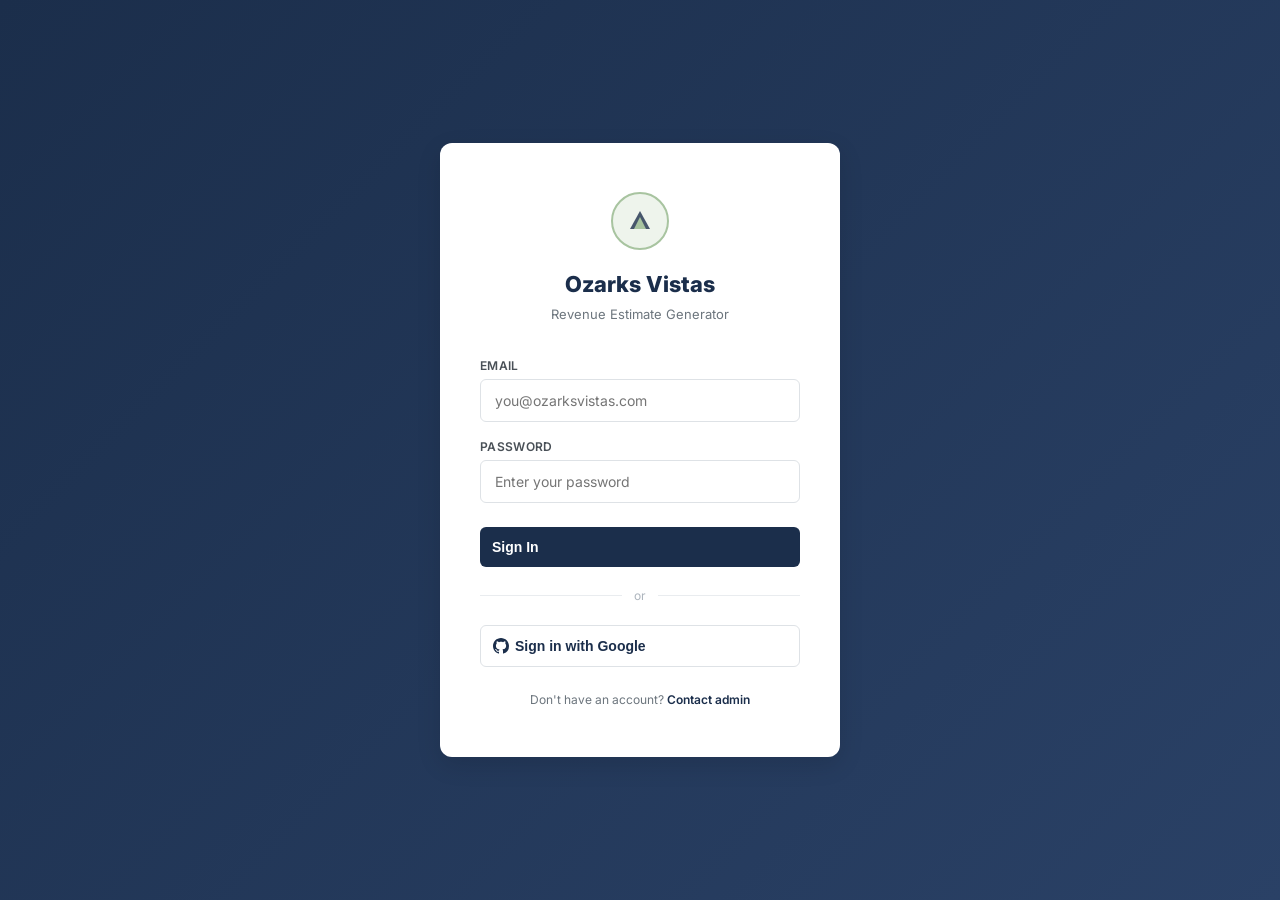
==== 01-login.html @ f5959ed8 "Initial mockups: login, dashboard, estimates list, report view, add/edit form, settings" ====
<!DOCTYPE html>
<html lang="en">
<head>
  <meta charset="UTF-8">
  <meta name="viewport" content="width=device-width, initial-scale=1.0">
  <title>Login — Revenue Estimator</title>
  <link rel="stylesheet" href="shared.css">
  <style>
    body {
      background: linear-gradient(135deg, var(--navy) 0%, var(--navy-light) 100%);
      min-height: 100vh;
      display: flex;
      align-items: center;
      justify-content: center;
    }
    .login-card {
      background: var(--white);
      border-radius: 12px;
      padding: 48px 40px;
      width: 100%;
      max-width: 400px;
      box-shadow: var(--shadow-lg);
      text-align: center;
    }
    .login-logo {
      width: 180px;
      margin-bottom: 8px;
    }
    .login-brand {
      font-size: 22px;
      font-weight: 800;
      color: var(--navy);
      margin-bottom: 4px;
    }
    .login-tagline {
      font-size: 13px;
      color: var(--gray-500);
      margin-bottom: 32px;
    }
    .login-card .form-group { text-align: left; }
    .login-card .form-input { padding: 12px 14px; }
    .login-divider {
      display: flex;
      align-items: center;
      gap: 12px;
      margin: 20px 0;
      color: var(--gray-400);
      font-size: 12px;
    }
    .login-divider::before,
    .login-divider::after {
      content: '';
      flex: 1;
      height: 1px;
      background: var(--gray-200);
    }
    .login-btn {
      width: 100%;
      padding: 12px;
      font-size: 14px;
      margin-top: 8px;
    }
    .login-footer {
      margin-top: 24px;
      font-size: 12px;
      color: var(--gray-500);
    }
    .login-footer a { color: var(--navy); font-weight: 600; text-decoration: none; }
  </style>
</head>
<body>
  <div class="login-card">
    <!-- Logo placeholder -->
    <div style="margin-bottom: 12px;">
      <svg width="60" height="60" viewBox="0 0 60 60" fill="none">
        <circle cx="30" cy="30" r="28" fill="#eef4ec" stroke="#A8C4A0" stroke-width="2"/>
        <path d="M20 38 L30 20 L40 38 Z" fill="#1B2E4B" opacity="0.8"/>
        <path d="M24 38 L30 26 L36 38 Z" fill="#A8C4A0"/>
      </svg>
    </div>
    <div class="login-brand">Ozarks Vistas</div>
    <div class="login-tagline">Revenue Estimate Generator</div>

    <form>
      <div class="form-group">
        <label class="form-label">Email</label>
        <input type="email" class="form-input" placeholder="you@ozarksvistas.com">
      </div>
      <div class="form-group">
        <label class="form-label">Password</label>
        <input type="password" class="form-input" placeholder="Enter your password">
      </div>
      <button type="submit" class="btn btn-primary login-btn">Sign In</button>
    </form>

    <div class="login-divider">or</div>

    <button class="btn btn-secondary login-btn" style="margin-top: 0;">
      <svg width="16" height="16" viewBox="0 0 16 16" fill="currentColor"><path d="M8 0C3.58 0 0 3.58 0 8c0 3.54 2.29 6.53 5.47 7.59.4.07.55-.17.55-.38 0-.19-.01-.82-.01-1.49-2.01.37-2.53-.49-2.69-.94-.09-.23-.48-.94-.82-1.13-.28-.15-.68-.52-.01-.53.63-.01 1.08.58 1.23.82.72 1.21 1.87.87 2.33.66.07-.52.28-.87.51-1.07-1.78-.2-3.64-.89-3.64-3.95 0-.87.31-1.59.82-2.15-.08-.2-.36-1.02.08-2.12 0 0 .67-.21 2.2.82.64-.18 1.32-.27 2-.27.68 0 1.36.09 2 .27 1.53-1.04 2.2-.82 2.2-.82.44 1.1.16 1.92.08 2.12.51.56.82 1.27.82 2.15 0 3.07-1.87 3.75-3.65 3.95.29.25.54.73.54 1.48 0 1.07-.01 1.93-.01 2.2 0 .21.15.46.55.38A8.013 8.013 0 0016 8c0-4.42-3.58-8-8-8z"/></svg>
      Sign in with Google
    </button>

    <div class="login-footer">
      Don't have an account? <a href="#">Contact admin</a>
    </div>
  </div>
</body>
</html>
---- shared.css ----
@import url('https://fonts.googleapis.com/css2?family=Inter:wght@300;400;500;600;700;800&display=swap');

:root {
  --navy: #1B2E4B;
  --navy-light: #2a4166;
  --sage: #A8C4A0;
  --sage-light: #d4e4d0;
  --sage-pale: #eef4ec;
  --white: #ffffff;
  --gray-50: #f8f9fa;
  --gray-100: #f1f3f5;
  --gray-200: #e9ecef;
  --gray-300: #dee2e6;
  --gray-400: #adb5bd;
  --gray-500: #6c757d;
  --gray-700: #495057;
  --gray-900: #212529;
  --red: #c0392b;
  --red-light: #fdecea;
  --green: #1a7a3a;
  --green-light: #e8f5e9;
  --blue: #2e6bba;
  --radius: 8px;
  --shadow-sm: 0 1px 3px rgba(0,0,0,0.08);
  --shadow-md: 0 4px 12px rgba(0,0,0,0.1);
  --shadow-lg: 0 8px 24px rgba(0,0,0,0.12);
}

* { margin: 0; padding: 0; box-sizing: border-box; }

body {
  font-family: 'Inter', -apple-system, sans-serif;
  font-size: 14px;
  line-height: 1.5;
  color: var(--gray-900);
  background: var(--gray-50);
}

/* Top Nav */
.topnav {
  background: linear-gradient(135deg, var(--navy), var(--navy-light));
  padding: 0 24px;
  height: 56px;
  display: flex;
  align-items: center;
  justify-content: space-between;
  position: sticky;
  top: 0;
  z-index: 100;
  box-shadow: var(--shadow-md);
}
.topnav-left { display: flex; align-items: center; gap: 16px; }
.topnav-logo {
  font-size: 18px;
  font-weight: 700;
  color: var(--white);
  text-decoration: none;
}
.topnav-logo span { color: rgba(255,255,255,0.6); font-weight: 400; }
.topnav-market {
  background: rgba(255,255,255,0.1);
  border: 1px solid rgba(255,255,255,0.2);
  color: var(--white);
  padding: 6px 12px;
  border-radius: 6px;
  font-size: 13px;
  cursor: pointer;
}
.topnav-right { display: flex; align-items: center; gap: 12px; }
.topnav-icon {
  width: 32px;
  height: 32px;
  border-radius: 50%;
  background: rgba(255,255,255,0.1);
  display: flex;
  align-items: center;
  justify-content: center;
  color: var(--white);
  cursor: pointer;
  font-size: 14px;
  text-decoration: none;
}
.topnav-icon:hover { background: rgba(255,255,255,0.2); }
.topnav-avatar {
  width: 32px;
  height: 32px;
  border-radius: 50%;
  background: var(--sage);
  color: var(--navy);
  display: flex;
  align-items: center;
  justify-content: center;
  font-size: 12px;
  font-weight: 600;
}

/* Page Layout */
.page { padding: 32px; max-width: 1200px; margin: 0 auto; }
.page-header {
  display: flex;
  align-items: center;
  justify-content: space-between;
  margin-bottom: 24px;
}
.page-title { font-size: 24px; font-weight: 700; color: var(--navy); }
.page-subtitle { font-size: 14px; color: var(--gray-500); margin-top: 4px; }

/* Buttons */
.btn {
  display: inline-flex;
  align-items: center;
  gap: 6px;
  padding: 10px 18px;
  border-radius: 6px;
  font-size: 13px;
  font-weight: 600;
  cursor: pointer;
  border: none;
  text-decoration: none;
  transition: all 0.15s;
}
.btn-primary {
  background: var(--navy);
  color: var(--white);
}
.btn-primary:hover { background: var(--navy-light); }
.btn-secondary {
  background: var(--white);
  color: var(--navy);
  border: 1px solid var(--gray-300);
}
.btn-secondary:hover { background: var(--gray-50); }
.btn-sage {
  background: var(--sage);
  color: var(--navy);
}
.btn-sage:hover { background: var(--sage-light); }
.btn-sm { padding: 6px 12px; font-size: 12px; }
.btn-icon { padding: 8px; width: 32px; height: 32px; justify-content: center; }

/* Cards */
.card {
  background: var(--white);
  border: 1px solid var(--gray-200);
  border-radius: var(--radius);
  box-shadow: var(--shadow-sm);
}
.card-header {
  padding: 16px 20px;
  border-bottom: 1px solid var(--gray-200);
  display: flex;
  align-items: center;
  justify-content: space-between;
}
.card-body { padding: 20px; }

/* Tables */
.data-table {
  width: 100%;
  border-collapse: collapse;
  font-size: 13px;
}
.data-table thead th {
  background: var(--navy);
  color: var(--white);
  padding: 10px 12px;
  text-align: left;
  font-weight: 600;
  font-size: 11px;
  text-transform: uppercase;
  letter-spacing: 0.3px;
}
.data-table thead th:first-child { border-radius: var(--radius) 0 0 0; }
.data-table thead th:last-child { border-radius: 0 var(--radius) 0 0; }
.data-table tbody td {
  padding: 10px 12px;
  border-bottom: 1px solid var(--gray-100);
}
.data-table tbody tr:nth-child(even) { background: var(--gray-50); }
.data-table tbody tr:hover { background: var(--sage-pale); }

/* Forms */
.form-group { margin-bottom: 16px; }
.form-label {
  display: block;
  font-size: 12px;
  font-weight: 600;
  color: var(--gray-700);
  margin-bottom: 4px;
  text-transform: uppercase;
  letter-spacing: 0.3px;
}
.form-input {
  width: 100%;
  padding: 10px 12px;
  border: 1px solid var(--gray-300);
  border-radius: 6px;
  font-size: 14px;
  font-family: inherit;
  transition: border-color 0.15s;
}
.form-input:focus {
  outline: none;
  border-color: var(--navy);
  box-shadow: 0 0 0 3px rgba(27,46,75,0.1);
}
.form-row { display: grid; grid-template-columns: 1fr 1fr; gap: 16px; }
.form-row-3 { display: grid; grid-template-columns: 1fr 1fr 1fr; gap: 16px; }

/* Section */
.section {
  background: var(--white);
  border: 1px solid var(--gray-200);
  border-radius: var(--radius);
  margin-bottom: 20px;
  box-shadow: var(--shadow-sm);
}
.section-header {
  padding: 14px 20px;
  border-bottom: 1px solid var(--gray-200);
  display: flex;
  align-items: center;
  justify-content: space-between;
  cursor: pointer;
}
.section-title {
  font-size: 14px;
  font-weight: 700;
  color: var(--navy);
}
.section-badge {
  background: var(--sage-pale);
  color: var(--navy);
  padding: 3px 10px;
  border-radius: 12px;
  font-size: 11px;
  font-weight: 600;
}
.section-body { padding: 20px; }

/* Chips / Toggles */
.chip-group { display: flex; flex-wrap: wrap; gap: 8px; }
.chip {
  padding: 6px 14px;
  border-radius: 20px;
  font-size: 12px;
  font-weight: 500;
  cursor: pointer;
  border: 1px solid var(--gray-300);
  background: var(--white);
  color: var(--gray-700);
  transition: all 0.15s;
}
.chip.active {
  background: var(--navy);
  color: var(--white);
  border-color: var(--navy);
}
.chip:hover:not(.active) { background: var(--gray-100); }

/* Toggle */
.toggle-wrap { display: flex; align-items: center; gap: 10px; }
.toggle {
  width: 40px;
  height: 22px;
  background: var(--gray-300);
  border-radius: 11px;
  position: relative;
  cursor: pointer;
  transition: background 0.2s;
}
.toggle.active { background: var(--sage); }
.toggle::after {
  content: '';
  width: 18px;
  height: 18px;
  background: white;
  border-radius: 50%;
  position: absolute;
  top: 2px;
  left: 2px;
  transition: transform 0.2s;
  box-shadow: var(--shadow-sm);
}
.toggle.active::after { transform: translateX(18px); }
.toggle-label { font-size: 13px; color: var(--gray-700); }

/* Slider */
.slider-wrap { display: flex; align-items: center; gap: 12px; }
.slider {
  flex: 1;
  -webkit-appearance: none;
  height: 4px;
  background: var(--gray-200);
  border-radius: 2px;
  outline: none;
}
.slider::-webkit-slider-thumb {
  -webkit-appearance: none;
  width: 16px;
  height: 16px;
  background: var(--navy);
  border-radius: 50%;
  cursor: pointer;
}
.slider-value {
  font-size: 13px;
  font-weight: 600;
  color: var(--navy);
  min-width: 60px;
}

/* Stepper */
.stepper {
  display: inline-flex;
  align-items: center;
  border: 1px solid var(--gray-300);
  border-radius: 6px;
  overflow: hidden;
}
.stepper button {
  width: 32px;
  height: 32px;
  border: none;
  background: var(--gray-100);
  cursor: pointer;
  font-size: 16px;
  color: var(--navy);
}
.stepper button:hover { background: var(--gray-200); }
.stepper span {
  padding: 0 14px;
  font-weight: 600;
  font-size: 14px;
  min-width: 36px;
  text-align: center;
}

/* Badge */
.badge {
  display: inline-flex;
  align-items: center;
  gap: 4px;
  padding: 4px 10px;
  border-radius: 12px;
  font-size: 11px;
  font-weight: 600;
}
.badge-navy { background: var(--navy); color: var(--white); }
.badge-sage { background: var(--sage-pale); color: var(--navy); }
.badge-green { background: var(--green-light); color: var(--green); }

/* Status dots */
.status-dot {
  width: 8px;
  height: 8px;
  border-radius: 50%;
  display: inline-block;
}
.status-dot-green { background: var(--green); }
.status-dot-gray { background: var(--gray-400); }

/* Market cards grid */
.market-grid {
  display: grid;
  grid-template-columns: repeat(auto-fill, minmax(260px, 1fr));
  gap: 20px;
}
.market-card {
  background: var(--white);
  border: 1px solid var(--gray-200);
  border-radius: var(--radius);
  padding: 24px;
  cursor: pointer;
  transition: all 0.2s;
  position: relative;
  overflow: hidden;
  box-shadow: var(--shadow-sm);
}
.market-card::before {
  content: '';
  position: absolute;
  top: 0;
  left: 0;
  right: 0;
  height: 3px;
  background: linear-gradient(90deg, var(--navy), var(--sage));
}
.market-card:hover {
  box-shadow: var(--shadow-md);
  transform: translateY(-2px);
}
.market-card-name {
  font-size: 16px;
  font-weight: 700;
  color: var(--navy);
  margin-bottom: 12px;
}
.market-card-stat {
  display: flex;
  justify-content: space-between;
  font-size: 12px;
  color: var(--gray-500);
  margin-bottom: 6px;
}
.market-card-stat strong { color: var(--gray-900); }

/* Utility */
.text-navy { color: var(--navy); }
.text-sage { color: var(--sage); }
.text-gray { color: var(--gray-500); }
.text-green { color: var(--green); }
.text-red { color: var(--red); }
.font-bold { font-weight: 700; }
.mt-2 { margin-top: 8px; }
.mt-4 { margin-top: 16px; }
.mb-2 { margin-bottom: 8px; }
.mb-4 { margin-bottom: 16px; }
.gap-2 { gap: 8px; }
.flex { display: flex; }
.items-center { align-items: center; }
.justify-between { justify-content: space-between; }
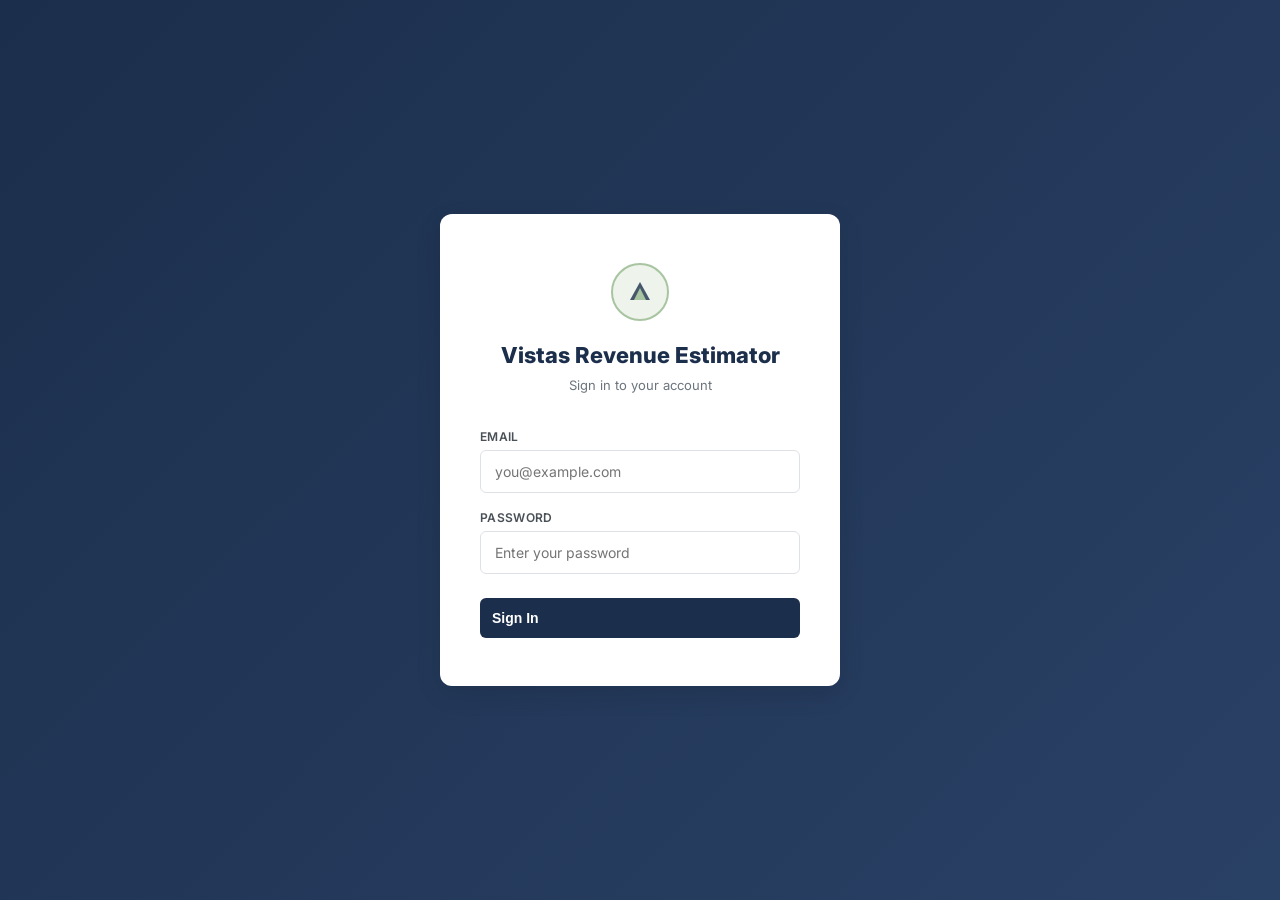
==== commit 541b1bf9: "Rewrite all mockup pages per design feedback - Rebrand to Vistas Revenue Estimator throughout - Alph" ====
--- a/01-login.html
+++ b/01-login.html
@@ -3,7 +3,7 @@
 <head>
   <meta charset="UTF-8">
   <meta name="viewport" content="width=device-width, initial-scale=1.0">
-  <title>Login — Revenue Estimator</title>
+  <title>Login — Vistas Revenue Estimator</title>
   <link rel="stylesheet" href="shared.css">
   <style>
     body {
@@ -22,10 +22,6 @@
       box-shadow: var(--shadow-lg);
       text-align: center;
     }
-    .login-logo {
-      width: 180px;
-      margin-bottom: 8px;
-    }
     .login-brand {
       font-size: 22px;
       font-weight: 800;
@@ -39,38 +35,16 @@
     }
     .login-card .form-group { text-align: left; }
     .login-card .form-input { padding: 12px 14px; }
-    .login-divider {
-      display: flex;
-      align-items: center;
-      gap: 12px;
-      margin: 20px 0;
-      color: var(--gray-400);
-      font-size: 12px;
-    }
-    .login-divider::before,
-    .login-divider::after {
-      content: '';
-      flex: 1;
-      height: 1px;
-      background: var(--gray-200);
-    }
     .login-btn {
       width: 100%;
       padding: 12px;
       font-size: 14px;
       margin-top: 8px;
     }
-    .login-footer {
-      margin-top: 24px;
-      font-size: 12px;
-      color: var(--gray-500);
-    }
-    .login-footer a { color: var(--navy); font-weight: 600; text-decoration: none; }
   </style>
 </head>
 <body>
   <div class="login-card">
-    <!-- Logo placeholder -->
     <div style="margin-bottom: 12px;">
       <svg width="60" height="60" viewBox="0 0 60 60" fill="none">
         <circle cx="30" cy="30" r="28" fill="#eef4ec" stroke="#A8C4A0" stroke-width="2"/>
@@ -78,13 +52,12 @@
         <path d="M24 38 L30 26 L36 38 Z" fill="#A8C4A0"/>
       </svg>
     </div>
-    <div class="login-brand">Ozarks Vistas</div>
-    <div class="login-tagline">Revenue Estimate Generator</div>
-
+    <div class="login-brand">Vistas Revenue Estimator</div>
+    <div class="login-tagline">Sign in to your account</div>
     <form>
       <div class="form-group">
         <label class="form-label">Email</label>
-        <input type="email" class="form-input" placeholder="you@ozarksvistas.com">
+        <input type="email" class="form-input" placeholder="you@example.com">
       </div>
       <div class="form-group">
         <label class="form-label">Password</label>
@@ -92,17 +65,6 @@
       </div>
       <button type="submit" class="btn btn-primary login-btn">Sign In</button>
     </form>
-
-    <div class="login-divider">or</div>
-
-    <button class="btn btn-secondary login-btn" style="margin-top: 0;">
-      <svg width="16" height="16" viewBox="0 0 16 16" fill="currentColor"><path d="M8 0C3.58 0 0 3.58 0 8c0 3.54 2.29 6.53 5.47 7.59.4.07.55-.17.55-.38 0-.19-.01-.82-.01-1.49-2.01.37-2.53-.49-2.69-.94-.09-.23-.48-.94-.82-1.13-.28-.15-.68-.52-.01-.53.63-.01 1.08.58 1.23.82.72 1.21 1.87.87 2.33.66.07-.52.28-.87.51-1.07-1.78-.2-3.64-.89-3.64-3.95 0-.87.31-1.59.82-2.15-.08-.2-.36-1.02.08-2.12 0 0 .67-.21 2.2.82.64-.18 1.32-.27 2-.27.68 0 1.36.09 2 .27 1.53-1.04 2.2-.82 2.2-.82.44 1.1.16 1.92.08 2.12.51.56.82 1.27.82 2.15 0 3.07-1.87 3.75-3.65 3.95.29.25.54.73.54 1.48 0 1.07-.01 1.93-.01 2.2 0 .21.15.46.55.38A8.013 8.013 0 0016 8c0-4.42-3.58-8-8-8z"/></svg>
-      Sign in with Google
-    </button>
-
-    <div class="login-footer">
-      Don't have an account? <a href="#">Contact admin</a>
-    </div>
   </div>
 </body>
 </html>
--- a/shared.css
+++ b/shared.css
@@ -58,13 +58,19 @@
 }
 .topnav-logo span { color: rgba(255,255,255,0.6); font-weight: 400; }
 .topnav-market {
-  background: rgba(255,255,255,0.1);
-  border: 1px solid rgba(255,255,255,0.2);
+  background: rgba(255,255,255,0.15);
+  border: 1px solid rgba(255,255,255,0.3);
   color: var(--white);
   padding: 6px 12px;
   border-radius: 6px;
   font-size: 13px;
   cursor: pointer;
+  -webkit-appearance: none;
+  appearance: none;
+}
+.topnav-market option {
+  background: var(--white);
+  color: var(--gray-900);
 }
 .topnav-right { display: flex; align-items: center; gap: 12px; }
 .topnav-icon {
